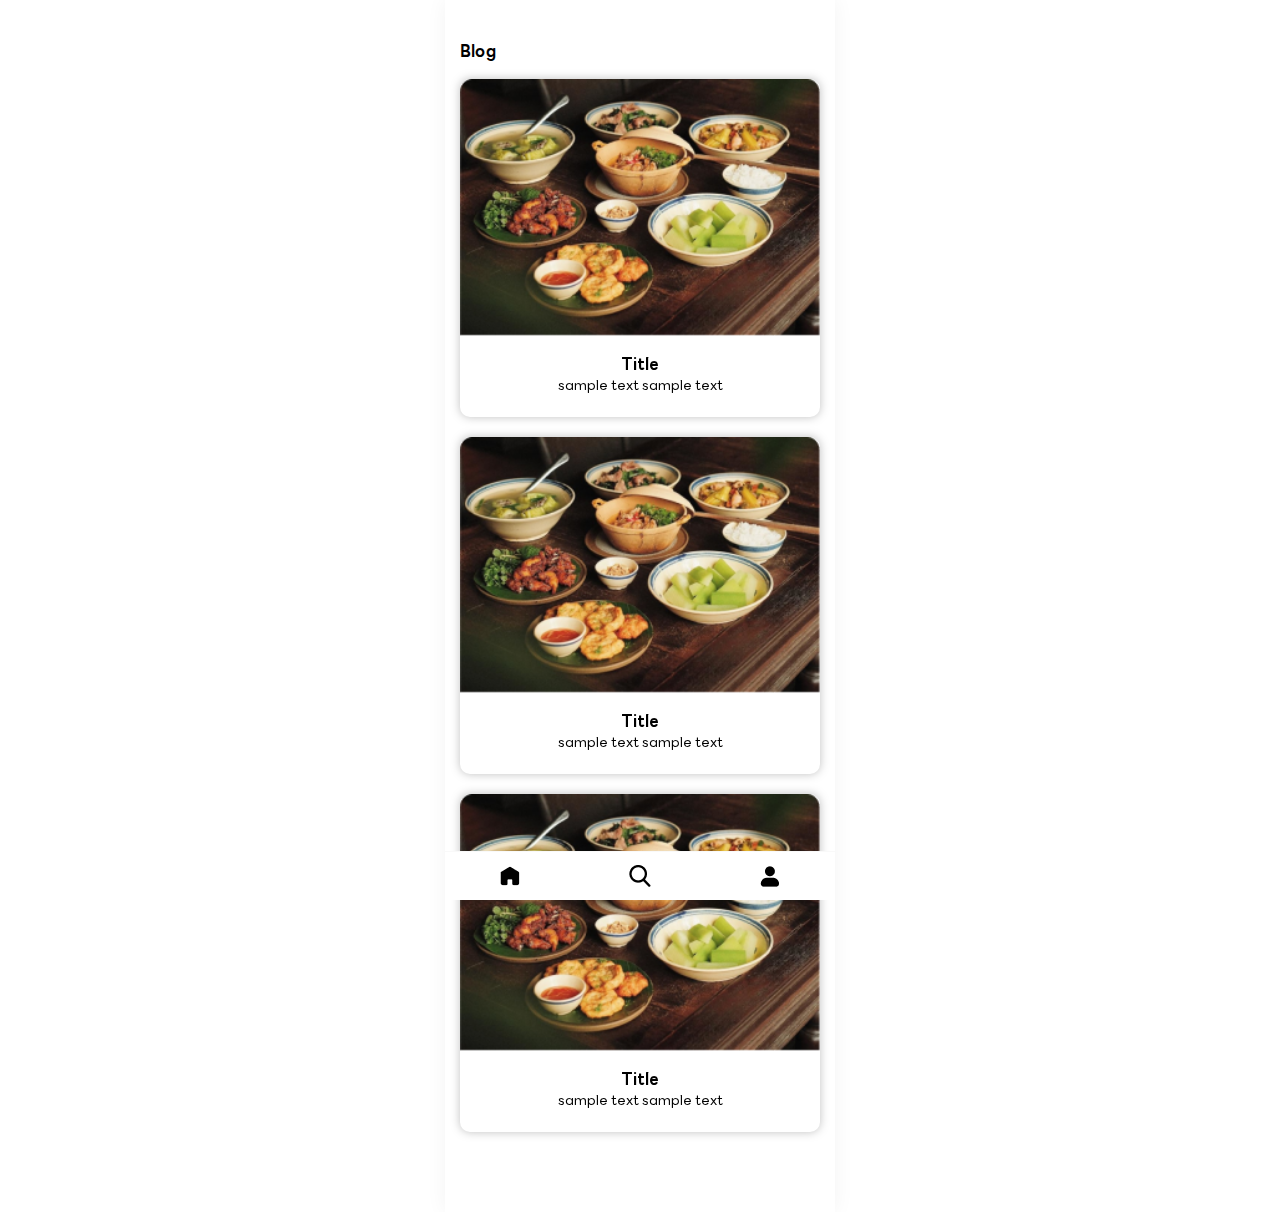
==== blog.html @ db0d97c7 "update template" ====
<!DOCTYPE html>
<html lang="en">

<head>
    <meta charset="UTF-8" />
    <meta name="viewport" content="width=device-width, initial-scale=1.0" />
    <title>blog</title>

    <link href="/templates/css/bootstrap.min.css" rel="stylesheet" type="text/css" media="all" />
    <link href="/templates/css/aos.css" rel="stylesheet" />
    <link href="/templates/css/style.css" rel="stylesheet" type="text/css" media="all" />
    <script src="/templates/js/jquery-2.2.3.min.js" type="text/javascript"></script>
    <script src="https://cdnjs.cloudflare.com/ajax/libs/jquery/3.6.0/jquery.min.js"></script>
    <link rel="stylesheet"
        href="https://cdnjs.cloudflare.com/ajax/libs/OwlCarousel2/2.3.4/assets/owl.carousel.min.css" />
    <link href="/templates/css/jquery.fancybox.css" rel="stylesheet" />
    <script src="https://cdnjs.cloudflare.com/ajax/libs/OwlCarousel2/2.3.4/owl.carousel.min.js"></script>

    <meta name="image" content="">
    <meta name="description" content="">
    <meta name="keywords" content="">
    <meta name="geo.placename" content="">
    <meta name="title" content="Mỹ nữ đại chiến">
    <meta name="DC.title" content="Mỹ nữ đại chiến">
    <meta property="og:type" name="ogtype" content="Website">
    <meta property="og:title" name="ogtitle" content="Mỹ nữ đại chiến">
    <meta property="og:description" name="ogdescription" content="">
    <meta property="og:image" name="ogimage" content="/">
    <meta property="og:sitename" content="/">
    <link rel="shortcut icon" type="image/png" href="">


</head>

<body>
    <div class="d-app langding-homepage">
        <main>
            <div class="page-block pt-block">
                <div class="blog-page-article">
                    <div class="container">
                        <div class="title_desception flex item-center justify-between">
                            <h1 class="hidden">blog</h1>
                            <h2>Blog</h2>
                        </div>
                        <div class="wrapper_item_reviews_box">
                            <div class="slider_albums_carousel-blog">
                                <div class="item_albums text-center">
                                    <div class="item">
                                        <a href="">
                                            <img src="/templates/images/item_album.png" alt="item_album">
                                            <div class="text_image_albums">
                                                <h3>Title</h3>
                                                <p>sample text sample text</p>
                                            </div>
                                        </a>
                                    </div>
                                </div>
                                <div class="item_albums text-center">
                                    <div class="item">
                                        <a href="">
                                            <img src="/templates/images/item_album.png" alt="item_album">
                                            <div class="text_image_albums">
                                                <h3>Title</h3>
                                                <p>sample text sample text</p>
                                            </div>
                                        </a>
                                    </div>
                                </div>
                                <div class="item_albums text-center">
                                    <div class="item">
                                        <a href="">
                                            <img src="/templates/images/item_album.png" alt="item_album">
                                            <div class="text_image_albums">
                                                <h3>Title</h3>
                                                <p>sample text sample text</p>
                                            </div>
                                        </a>
                                    </div>
                                </div>
                            </div>
                        </div>
                    </div>
                </div>
            </div>
        </main>
    </div>
    <aside id="dock">
        <div class="dock-container">
            <nav class="dock-menu">
                <a href="/">
                    <div class="_1fdmqfe0"><img src="/templates/images/menu/homepage.png" class="_1fdmqfe1" alt="home">
                    </div>
                </a>
                <a href="#" class="">
                    <div class="_1fdmqfe0"><img src="/templates/images/menu/search.png" class="_1fdmqfe1" alt="search">
                    </div>
                </a>
                <a href="#">
                    <div class="_1fdmqfe0"><img src="/templates/images/menu/user.png" class="_1fdmqfe1" alt="account">
                    </div>
                </a>
            </nav>
        </div>
    </aside>
</body>

<script src="/templates/js/aos.js" type="text/javascript"></script>
<script defer src="/templates/js/jquery.fancybox.min.js"></script>
<script>
    AOS.init();
</script>
<script src="/templates/js/main.js" type="text/javascript"></script>

</html>
---- templates/css/style.css ----
::-webkit-scrollbar {
  width: 0px;
}

/* Track */
::-webkit-scrollbar-track {
  background: transparent;
}

/* Handle */
::-webkit-scrollbar-thumb {
  background: transparent;
}

/* Handle on hover */
::-webkit-scrollbar-thumb:hover {
  background: transparent;
}

a,
a:hover,
a:focus,
a:active {
  text-decoration: none;
}

@font-face {
  font-family: "LINESeedKR-Bd";
  src: url("../fonts/LINESeedKR-Bd.ttf") format("truetype");
}

@font-face {
  font-family: "LINESeedKR-Th";
  src: url("../fonts/LINESeedKR-Th.ttf") format("truetype");
}

@font-face {
  font-family: "LINESeedKR-Rg";
  src: url("../fonts/LINESeedKR-Rg.ttf") format("truetype");
}

:root {
  --font-family-LINESeedKR-Bd: "LINESeedKR-Bd";
  --font-family-LINESeedKR-Th: "LINESeedKR-Th";
  --font-family-LINESeedKR-Rg: "LINESeedKR-Rg";
  --width-screen: 390px
}

body {
  margin: 0;
  padding: 0;
  font-size: 14px;
  font-family: var(--font-family-LINESeedKR-Rg), sans-serif;
  font-weight: 400;
  font-style: normal;
  overflow-x: hidden;
}

.flex {
  display: flex;
}

.item-center {
  align-items: center;
}

.justify-center {
  justify-content: center;
}

.justify-between {
  justify-content: space-between;
}

.justify-around {
  justify-content: space-around;
}

.gap-4 {
  gap: 4px;
}

.gap-8 {
  gap: 8px;
}

.gap-12 {
  gap: 12px;
}

.gap-16 {
  gap: 16px;
}

.gap-20 {
  gap: 20px;
}

input {
  outline: none;
  border: none;
}

.d-app {
  max-width: var(--width-screen);
  margin: 0 auto;
  background: #fff;
  width: 100%;
  position: relative;
  height: 100%;
  min-height: 100vh;
  box-shadow: 0 0 20px rgba(0, 0, 0, .05);
}

.container {
  width: 100%;
  max-width: var(--width-screen);
}

#header {
  position: sticky;
  top: 0;
  left: 0;
  right: 0;
  z-index: 99;
  opacity: 1;
  visibility: visible;
  padding-bottom: 15px;
}

#header .container {
  margin: 0 auto;
  max-width: var(--width-screen);
  box-sizing: border-box;
  position: relative;
  display: flex;
  align-items: center;
  padding: 0 15px;
  height: 48px;
  width: 100%;
  background: #fff;
}

#header .header-left {
  flex: 1;
  display: flex;
  align-items: center;
}

#header .brand {
  overflow: hidden;
  text-indent: -999em;
  background: url("../images/logo.png") 50% 50% no-repeat;
  background-size: 30px;
  width: 30px;
  height: 30px;
  margin: 0 8px 0 -1px;
}

#header .keyword-search {
  position: relative;
  flex: 1;
}

#header .keyword-search.keyword-search-main input {
  padding-right: 15px;
}

#header .keyword-search input {
  display: block;
  width: 100%;
  box-sizing: border-box;
  border-radius: 40px;
  height: 38px;
  font-size: 14px;
  padding-left: 32px;
  padding-right: 12px;
  font-weight: 500;
  background: #EEE;
}

main {
  padding-bottom: 60px;
}

.section_1 {
  position: relative;
}

.section_1 .item {
  position: relative;
  overflow: hidden;
  border-radius: 10px;
}

.section_1 .item .abs-text-charactor {
  position: absolute;
  background: linear-gradient(180deg, rgba(0, 0, 0, 0.00) -6.99%, rgba(0, 0, 0, 0.98) 116.5%);
  text-transform: uppercase;
  left: 0;
  bottom: 0;
  width: 100%;
  text-align: center;
  color: #fff;
  font-size: 18px;
  font-style: normal;
  font-weight: 700;
  line-height: normal;
  height: 92px;
  display: flex;
  align-items: center;
  justify-content: center;
}

.section_2 {
  margin-top: 32px;
}

.section_2 .item_about {
  width: 100px;
  height: 85px;
  border-radius: 6px;
  background: #FBFBFB;
  box-shadow: 1px 1px 4px 0px rgba(0, 0, 0, 0.20);
  display: flex;
  align-items: center;
  justify-content: center;
}

.section_2 .item_about p {
  margin-bottom: 0;
  font-size: 10px;
  font-style: normal;
  font-weight: 400;
  line-height: normal;
  color: #333;
  margin-top: 10px;
}

.title_desception {
  margin-top: 28px;
  margin-bottom: 15px;
}

.title_desception h2 {
  font-size: 16px;
  font-style: normal;
  font-weight: 700;
  line-height: normal;
  font-family: var(--font-family-LINESeedKR-Bd);
  margin-top: 0;
  margin-bottom: 0;
}

.title_desception a {
  color: #000;
}

.item_reviews_country {
  display: grid;
  grid-template-columns: repeat(2, 1fr);
  gap: 11px;
}

.item_reviews_country .item,
.item_reviews_eats .item {
  position: relative;
}

.item_reviews_country .item img,
.item_reviews_eats .item img {
  width: 100%;
}

.item_reviews_country .item .abs_text_image {
  position: absolute;
  border-radius: 6px 6px 0px 0px;
  background: linear-gradient(180deg, rgba(13, 13, 13, 0.80) 0%, rgba(0, 0, 0, 0.00) 75%);
  color: #fff;
  top: 0;
  left: 0;
  width: 100%;
  height: 100%;
  text-align: center;
  font-family: var(--font-family-LINESeedKR-Bd);
}

.item_reviews_country .item .abs_text_image p {
  margin-bottom: 0;
  color: #fff;
  padding-top: 10px;
}

.item_reviews_eats {
  display: grid;
  grid-template-columns: repeat(4, 1fr);
  gap: 11px;
}

.item_reviews_eats .item .abs_text_image_eats {
  position: absolute;
  border-radius: 6px;
  background: rgba(0, 0, 0, 0.50);
  color: #fff;
  top: 0;
  left: 0;
  width: 100%;
  height: 100%;
  font-family: var(--font-family-LINESeedKR-Bd);
  display: flex;
  align-items: center;
  justify-content: center;
}

.item_reviews_eats .item .abs_text_image_eats p {
  margin-bottom: 0;
  color: #fff;
}

.item_reivew_star {
  border-radius: 6px;
  background: #FBFBFB;
  box-shadow: 1px 1px 4px 0px rgba(0, 0, 0, 0.20);
}

.item_reivew_star .text_image_review_star {
  padding: 20px 10px;
}

.item_reivew_star .text_image_review_star h3 {
  margin: 0;
  color: #000;
  font-size: 14px;
  font-style: normal;
  font-weight: 700;
  line-height: normal;
}

.item_reivew_star .text_image_review_star p {
  margin-bottom: 5px;
  color: #505050;
  font-size: 10px;
  font-style: normal;
  font-weight: 400;
  line-height: normal;
  margin-top: 5px;
}

.star_box_count {
  text-align: left;
  display: flex;
  align-items: center;
}

.star_box_count img {
  width: auto !important;
  margin-right: 5px;
  margin-top: -6px;
}

.slider_reivew_carousel.owl-carousel .owl-stage-outer {
  padding: 5px 0;
}

.pt-block {
  padding-top: 15px;
}

.details-page-pro .block-image-cover {
  position: relative;
}

.details-page-pro .block-image-cover .icon_back {
  position: absolute;
  top: 15px;
  left: 30px;
}

.details-page-pro .block-image-cover .logo_branch {
  position: relative;
  text-align: center;
  margin-top: -30px;
}

.information_branch {
  margin-top: 20px;
}

.information_branch h1 {
  color: #333;
  font-size: 18px;
  font-style: normal;
  font-weight: 700;
  line-height: normal;
  font-family: var(--font-family-LINESeedKR-Bd);
  margin-top: 0;
}

.information_branch .desp_inf {
  margin-top: 12px;
}

.amenities-block-item {
  display: grid;
  grid-template-columns: repeat(4, 1fr);
  gap: 11px;
}

.amenities-block-item .item {
  text-align: center;
}

.amenities-block-item .item p {
  margin-bottom: 0;
  color: #0D0D0D;
  font-size: 10px;
  font-style: normal;
  font-weight: 400;
  line-height: normal;
}

.menu-details-block .item_reviews_eats .item .abs_text_image_eats {
  flex-direction: column;
}

.menu-details-block .item_reviews_eats .item .abs_text_image_eats p {
  font-size: 10px;
}

.photo-album-thumbs_item {
  display: grid;
  grid-template-columns: repeat(3, 1fr);
  gap: 3px;
}

.photo-album-thumbs_item .item img {
  width: 100%;
}

.map-important-div .btn-check-map-wrapper {
  margin-top: 12px;
}

.map-important-div .btn-check-map-wrapper .button-location-btn {
  border-radius: 3px;
  background: #E60023;
  color: #fff;
  text-align: center;
  font-size: 10px;
  font-style: normal;
  font-weight: 700;
  line-height: normal;
  width: 100%;
}

.information-details-list h2 {
  color: #333;
  font-size: 14px;
  font-style: normal;
  font-weight: 700;
  line-height: normal;
  margin-bottom: 5px;
}

.information-details-list p {
  margin-bottom: 0;
}

.block-image-cover,
.amenities-block-section,
.menu-details-block,
.photo-album-thumbs-details-block,
.location-details-block,
.information-details-block {
  padding-bottom: 28px;
  border-bottom: 3px solid #E6E6E6;
}

.slider_albums_carousel-blog .item_albums {
  filter: drop-shadow(0px 0px 5px rgba(0, 0, 0, 0.25));
  background: #fff;
  margin-bottom: 20px;
  border-radius: 10px;
}

.list-menu-item-vertical .item {
  border-radius: 10px;
  background: #FBFBFB;
  box-shadow: 1px 1px 4px 0px rgba(0, 0, 0, 0.25);
  margin-bottom: 10px;
  overflow: hidden;
}


.list-menu-item-vertical .item a {
  color: #333;
}

.list-menu-item-vertical .item .image img {
  width: 123px;
  height: 123px;
  object-fit: cover;
}

.list-menu-item-vertical .item a .information_branch {
  margin-top: 0;
}

.list-menu-item-vertical .item a .desp_inf {
  margin-bottom: 6px;
  margin-top: 6px;
  font-size: 10px;
}

.list-menu-item-vertical .item a h2 {
  color: #333;
  font-family: var(--font-family-LINESeedKR-Bd);
  font-size: 12px;
  font-style: normal;
  font-weight: 700;
  line-height: normal;
  margin-top: 0;
}

.list-menu-item-vertical .item a p {
  font-size: 10px;
}

.line {
  width: 0.75px;
  height: 19px;
  background: #797979;
}

.list-menu-item-vertical .item a .desp_inf .line {
  height: 10px;
}

.filter-box {
  padding-bottom: 7px;
  margin-bottom: 14px;
  position: sticky;
  top: 0;
  background: #fff;
}

.form-search {
  position: relative;
  margin-bottom: 12px;
}

.form-style-input {
  border-radius: 20px;
  background: #EEE;
  border: none;
  outline: none;
  box-shadow: unset;
  padding-left: 32px;
  padding-top: 9px;
}

.btn-search {
  position: absolute;
  top: 3px;
  outline: none;
}

.btn-filter-tag {
  display: block;
}

.btn-filter-tag .btn-filter {
  border-radius: 20px;
  border: 1px solid #BCBCBC;
  background: #FFF;
  padding: 4px 19px;
  text-align: center;
  color: #5C5C5C;
  line-height: 20px;
  display: inline-block;
  margin-bottom: 7px;
  font-size: 10px;
  font-style: normal;
  font-weight: 700;
  line-height: normal;
}

.btn-filter-tag .btn-filter:first-child {
  max-width: 49px;
}

.btn-filter-tag .btn-filter:nth-child(2) {
  border-radius: 20px;
  border: 1px solid #E60023;
  background: #E60023;
  color: #FFF;
}

.btn-filter-tag .btn-filter:nth-child(3),
.btn-filter-tag .btn-filter:nth-child(4),
.btn-filter-tag .btn-filter:nth-child(5) {
  border-radius: 20px;
  border: 1px solid #E60023;
  background: rgba(230, 0, 35, 0.12);
  color: #E60023;
}

.btn-filter-tag .btn-filter:nth-child(6) {
  border-radius: 20px;
  border: 1px solid #5C5C5C;
  background: #E6E6E6;
}

.btn.active.focus,
.btn.active:focus,
.btn.focus,
.btn:active.focus,
.btn:active:focus,
.btn:focus {
  outline: unset;
}

.btn.active,
.btn:active {
  box-shadow: unset;
}

.mt-0 {
  margin-top: 0;
}

.mb-0 {
  margin-bottom: 0;
}

.font-base {
  font-size: 14px;
}

/*****************Menu******************/

#dock {
  position: fixed;
  bottom: 0;
  left: 0;
  right: 0;
  z-index: 99;
  transform: translateZ(0);
  -moz-transform: translatez(0);
  -ms-transform: translatez(0);
  -o-transform: translatez(0);
  -webkit-transform: translateZ(0);
}

#dock .dock-container {
  position: relative;
  margin: 0 auto;
  max-width: var(--width-screen);
  background: #fff;
  border-top: 1px solid #f9f9f9;
}

#dock .dock-container .dock-menu {
  display: flex;
  height: 48px;
  box-sizing: border-box;
  position: relative;
}

#dock .dock-container .dock-menu a {
  position: relative;
  display: block;
  flex: 1;
  height: 48px;
}

._1fdmqfe0 {
  width: 100%;
  height: 100%;
  display: flex;
  justify-content: center;
  align-items: center;
}

.section_5 {
  margin-top: 35px;
}

.slider_albums_carousel.owl-carousel .owl-stage-outer {
  padding: 30px 0;
}

.slider_albums_carousel .owl-item .item_albums {
  border-radius: 10px;

  background: rgba(0, 0, 0, 0.20);
  filter: drop-shadow(0px 0px 5px rgba(0, 0, 0, 0.25));
  text-align: center;
}

.slider_albums_carousel .owl-item.active {
  position: relative;
  z-index: 9;
}

.slider_albums_carousel .owl-item.active .item_albums {
  background: #FBFBFB;
  transform: scale(1.1);
}

.item_albums img {
  width: 100%;
}

.item_albums .text_image_albums {
  padding: 20px 0;
}

.item_albums .text_image_albums h3 {
  color: #000;
  font-size: 16px;
  font-style: normal;
  font-weight: 700;
  line-height: normal;
  font-family: var(--font-family-LINESeedKR-Bd);
  margin-top: 0;
  margin-bottom: 0;
}

.item_albums .text_image_albums p {
  margin-bottom: 0;
  color: #000;
  font-size: 14px;
  font-style: normal;
  font-weight: 400;
  line-height: normal;
}
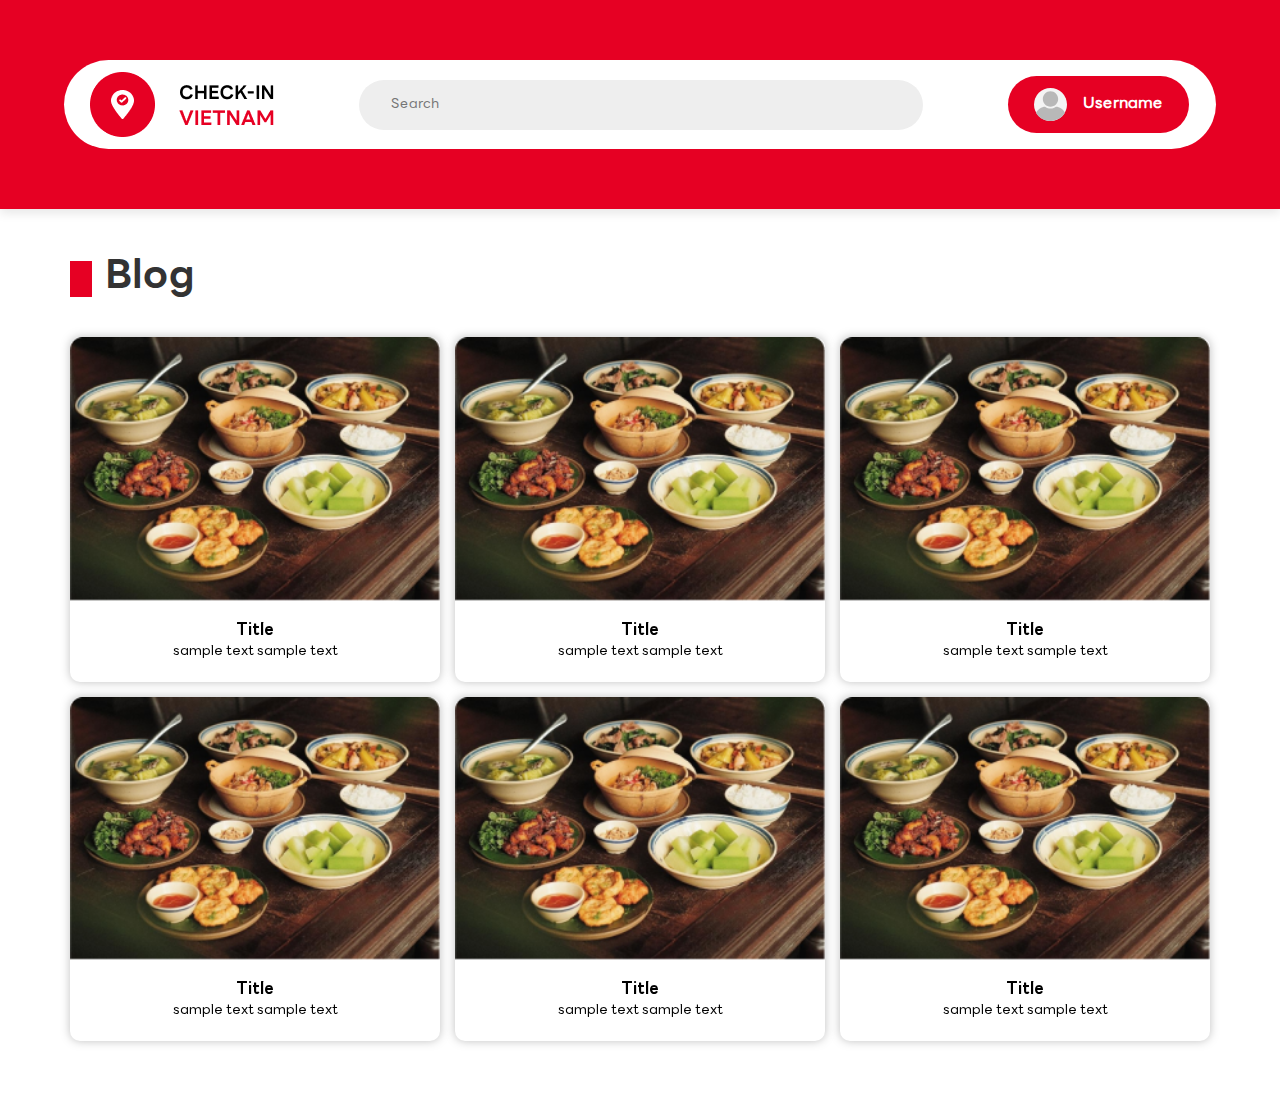
==== commit 8fb90fc8: "update" ====
--- a/blog.html
+++ b/blog.html
@@ -29,11 +29,59 @@
     <meta property="og:sitename" content="/">
     <link rel="shortcut icon" type="image/png" href="">
 
-
 </head>
 
 <body>
-    <div class="d-app langding-homepage">
+    <!-- style page blog & search -->
+    <style>
+        @media (min-width: 1025px) {
+            #header {
+                position: relative;
+                top: 0;
+                background: #E60023;
+                width: 100%;
+                border-radius: 0;
+                padding: 60px 0;
+            }
+
+            #header .container {
+                width: 90%;
+                background: #fff;
+                border-radius: 100px;
+            }
+        }
+    </style>
+    <div class="pc-block-show hidden-sm hidden-xs">
+        <header id="header">
+            <div class="container">
+                <div class="header-left">
+                    <div class="logo">
+                        <a class="flex item-center gap-16" href="/" title="Home page">
+                            <h1 class="brand">Booking </h1>
+                            <img src="/templates/images/pc/logo.png" alt="logo">
+                        </a>
+                    </div>
+
+                    <form class="keyword-search keyword-search-main">
+                        <input type="text" placeholder="Search" required="" value="">
+                    </form>
+                </div>
+                <div class="header-right">
+                    <div class="username">
+                        <svg xmlns="http://www.w3.org/2000/svg" width="33" height="33" viewBox="0 0 33 33" fill="none">
+                            <circle cx="16.5" cy="16.5" r="16.5" fill="#F4F4F4" />
+                            <path
+                                d="M15.6777 33.0002C15.1725 32.9446 14.6664 32.895 14.162 32.8319C12.275 32.597 10.4888 32.0415 8.81131 31.1838C6.13988 29.8169 4.01196 27.8743 2.39536 25.4031C2.15969 25.042 2.13448 24.7196 2.33449 24.3307C3.7989 21.4816 6.11292 19.6585 9.30351 18.8833C9.55569 18.8219 9.81397 18.7873 10.0679 18.7352C10.5705 18.6308 11.0027 18.7671 11.4166 19.05C13.0646 20.1761 14.9072 20.6786 16.9169 20.5928C18.4439 20.528 19.9136 20.1694 21.1432 19.2957C22.0632 18.6426 22.9494 18.6704 23.9381 18.9372C26.7321 19.6905 28.8401 21.3015 30.3219 23.6995C30.9532 24.7221 30.9741 24.7381 30.2958 25.7271C28.627 28.1605 26.46 30.0635 23.7433 31.3581C21.7589 32.3033 19.6614 32.8403 17.4517 32.959C17.3804 32.9632 17.3108 32.9859 17.2395 33.0002C16.7195 33.0002 16.1986 33.0002 15.6777 33.0002Z"
+                                fill="#B8B8B8" />
+                            <path
+                                d="M16.4907 18.7244C12.2885 18.7236 8.81123 15.2217 8.82327 11.0022C8.83531 6.77615 12.2789 3.31219 16.4802 3.30008C20.6824 3.28797 24.1548 6.77212 24.1605 11.0054C24.1661 15.2314 20.6952 18.7253 16.4907 18.7244Z"
+                                fill="#B8B8B8" />
+                        </svg>
+                        <span>Username</span>
+                    </div>
+                </div>
+            </div>
+        </header>
         <main>
             <div class="page-block pt-block">
                 <div class="blog-page-article">
@@ -44,29 +92,113 @@
                         </div>
                         <div class="wrapper_item_reviews_box">
                             <div class="slider_albums_carousel-blog">
-                                <div class="item_albums text-center">
-                                    <div class="item">
-                                        <a href="">
-                                            <img src="/templates/images/item_album.png" alt="item_album">
-                                            <div class="text_image_albums">
-                                                <h3>Title</h3>
-                                                <p>sample text sample text</p>
-                                            </div>
-                                        </a>
-                                    </div>
-                                </div>
-                                <div class="item_albums text-center">
-                                    <div class="item">
-                                        <a href="">
-                                            <img src="/templates/images/item_album.png" alt="item_album">
-                                            <div class="text_image_albums">
-                                                <h3>Title</h3>
-                                                <p>sample text sample text</p>
-                                            </div>
-                                        </a>
-                                    </div>
-                                </div>
-                                <div class="item_albums text-center">
+                                <div class="item_albums text-center mb-0 ">
+                                    <div class="item">
+                                        <a href="">
+                                            <img src="/templates/images/item_album.png" alt="item_album">
+                                            <div class="text_image_albums">
+                                                <h3>Title</h3>
+                                                <p>sample text sample text</p>
+                                            </div>
+                                        </a>
+                                    </div>
+                                </div>
+                                <div class="item_albums text-center mb-0 ">
+                                    <div class="item">
+                                        <a href="">
+                                            <img src="/templates/images/item_album.png" alt="item_album">
+                                            <div class="text_image_albums">
+                                                <h3>Title</h3>
+                                                <p>sample text sample text</p>
+                                            </div>
+                                        </a>
+                                    </div>
+                                </div>
+                                <div class="item_albums text-center mb-0 ">
+                                    <div class="item">
+                                        <a href="">
+                                            <img src="/templates/images/item_album.png" alt="item_album">
+                                            <div class="text_image_albums">
+                                                <h3>Title</h3>
+                                                <p>sample text sample text</p>
+                                            </div>
+                                        </a>
+                                    </div>
+                                </div>
+                                <div class="item_albums text-center mb-0 ">
+                                    <div class="item">
+                                        <a href="">
+                                            <img src="/templates/images/item_album.png" alt="item_album">
+                                            <div class="text_image_albums">
+                                                <h3>Title</h3>
+                                                <p>sample text sample text</p>
+                                            </div>
+                                        </a>
+                                    </div>
+                                </div>
+                                <div class="item_albums text-center mb-0 ">
+                                    <div class="item">
+                                        <a href="">
+                                            <img src="/templates/images/item_album.png" alt="item_album">
+                                            <div class="text_image_albums">
+                                                <h3>Title</h3>
+                                                <p>sample text sample text</p>
+                                            </div>
+                                        </a>
+                                    </div>
+                                </div>
+                                <div class="item_albums text-center mb-0 ">
+                                    <div class="item">
+                                        <a href="">
+                                            <img src="/templates/images/item_album.png" alt="item_album">
+                                            <div class="text_image_albums">
+                                                <h3>Title</h3>
+                                                <p>sample text sample text</p>
+                                            </div>
+                                        </a>
+                                    </div>
+                                </div>
+                            </div>
+                        </div>
+                    </div>
+                </div>
+            </div>
+        </main>
+    </div>
+    <div class="d-app langding-homepage hidden-md hidden-lg">
+        <main>
+            <div class="page-block pt-block">
+                <div class="blog-page-article">
+                    <div class="container">
+                        <div class="title_desception flex item-center justify-between">
+                            <h1 class="hidden">blog</h1>
+                            <h2>Blog</h2>
+                        </div>
+                        <div class="wrapper_item_reviews_box">
+                            <div class="slider_albums_carousel-blog">
+                                <div class="item_albums text-center mb-0 ">
+                                    <div class="item">
+                                        <a href="">
+                                            <img src="/templates/images/item_album.png" alt="item_album">
+                                            <div class="text_image_albums">
+                                                <h3>Title</h3>
+                                                <p>sample text sample text</p>
+                                            </div>
+                                        </a>
+                                    </div>
+                                </div>
+                                <div class="item_albums text-center mb-0 ">
+                                    <div class="item">
+                                        <a href="">
+                                            <img src="/templates/images/item_album.png" alt="item_album">
+                                            <div class="text_image_albums">
+                                                <h3>Title</h3>
+                                                <p>sample text sample text</p>
+                                            </div>
+                                        </a>
+                                    </div>
+                                </div>
+                                <div class="item_albums text-center mb-0 ">
                                     <div class="item">
                                         <a href="">
                                             <img src="/templates/images/item_album.png" alt="item_album">
--- a/templates/css/style.css
+++ b/templates/css/style.css
@@ -43,7 +43,7 @@
   --font-family-LINESeedKR-Bd: "LINESeedKR-Bd";
   --font-family-LINESeedKR-Th: "LINESeedKR-Th";
   --font-family-LINESeedKR-Rg: "LINESeedKR-Rg";
-  --width-screen: 390px
+  --width-screen: 480px
 }
 
 body {
@@ -102,7 +102,6 @@
 }
 
 .d-app {
-  max-width: var(--width-screen);
   margin: 0 auto;
   background: #fff;
   width: 100%;
@@ -112,10 +111,7 @@
   box-shadow: 0 0 20px rgba(0, 0, 0, .05);
 }
 
-.container {
-  width: 100%;
-  max-width: var(--width-screen);
-}
+
 
 #header {
   position: sticky;
@@ -130,14 +126,12 @@
 
 #header .container {
   margin: 0 auto;
-  max-width: var(--width-screen);
   box-sizing: border-box;
   position: relative;
   display: flex;
   align-items: center;
   padding: 0 15px;
   height: 48px;
-  width: 100%;
   background: #fff;
 }
 
@@ -177,6 +171,21 @@
   padding-right: 12px;
   font-weight: 500;
   background: #EEE;
+}
+
+@media (max-width: 1024px) {
+  .container {
+    width: 100%;
+    max-width: var(--width-screen);
+  }
+
+  .d-app {
+    max-width: var(--width-screen);
+  }
+
+  #header .container {
+    max-width: var(--width-screen);
+  }
 }
 
 main {
@@ -471,7 +480,8 @@
 .menu-details-block,
 .photo-album-thumbs-details-block,
 .location-details-block,
-.information-details-block {
+.information-details-block,
+.wrapper_item_reviews_box_cate_tag {
   padding-bottom: 28px;
   border-bottom: 3px solid #E6E6E6;
 }
@@ -630,7 +640,7 @@
 }
 
 .mb-0 {
-  margin-bottom: 0;
+  margin-bottom: 0 !important;
 }
 
 .font-base {
@@ -650,6 +660,7 @@
   -ms-transform: translatez(0);
   -o-transform: translatez(0);
   -webkit-transform: translateZ(0);
+  display: none;
 }
 
 #dock .dock-container {
@@ -734,4 +745,371 @@
   font-style: normal;
   font-weight: 400;
   line-height: normal;
+}
+
+@media (max-width: 1025px) {
+  #dock {
+    display: block;
+  }
+}
+
+@media (min-width: 1025px) {
+
+  #header {
+    border-radius: 100px;
+    background: #FFF;
+    box-shadow: 0px 4px 10px 0px rgba(0, 0, 0, 0.10);
+    width: 90%;
+    margin: auto;
+    position: absolute;
+    top: 5%;
+    padding-bottom: 0;
+  }
+
+  #header .container {
+    width: 100%;
+    height: auto;
+    background: transparent;
+    gap: 15px;
+    padding: 12px 12px;
+  }
+
+  #header .header-left {
+    gap: 85px;
+  }
+
+  #header .brand {
+    overflow: hidden;
+    text-indent: -999em;
+    background: url("../images/pc/icon_logo.png") 50% 50% no-repeat;
+    background-size: 65px;
+    width: 65px;
+    height: 65px;
+    margin: 0 8px 0 -1px;
+  }
+
+  #header .keyword-search input {
+    height: 50px;
+  }
+
+  #header .header-right {
+    margin-left: 70px;
+  }
+
+  #header .header-right .username {
+    border-radius: 100px;
+    background: #E60023;
+    display: flex;
+    align-items: center;
+    gap: 16px;
+    padding: 12px 26px;
+    color: #FFF;
+    font-size: 16px;
+    font-style: normal;
+    font-weight: 700;
+    line-height: normal;
+  }
+
+  .slider-banner-owl .item {
+    position: relative;
+  }
+
+  .slider-banner-owl .item::after {
+    content: "";
+    position: absolute;
+    top: 0;
+    width: 100%;
+    height: 100%;
+    background: rgba(0, 0, 0, 0.60);
+  }
+
+  .slider-banner-owl .item .text-content-slider {
+    position: absolute;
+    top: 50%;
+    left: 5%;
+    z-index: 9999;
+  }
+
+  .slider-banner-owl .item .text-content-slider img {
+    width: 900px;
+  }
+
+  .section {
+    padding-bottom: 80px;
+  }
+
+  .section_2 .item_about {
+    width: 400px;
+    height: 246px;
+  }
+
+  .section_2 {
+    margin-top: 85px;
+  }
+
+  .section_2 .item_about p {
+    margin-bottom: 0;
+    color: #333;
+    text-align: center;
+    font-size: 24px;
+    font-style: normal;
+    font-weight: 700;
+    line-height: normal;
+    text-transform: uppercase;
+  }
+
+  .item_reviews_country {
+    grid-template-columns: repeat(3, 1fr);
+    gap: 15px;
+  }
+
+  .item_reviews_country .item .abs_text_image {
+    text-align: left;
+    text-indent: 20px;
+    font-size: 24px;
+    font-style: normal;
+    font-weight: 700;
+    line-height: normal;
+  }
+
+  .item_reviews_country .item .abs_text_image p {
+    padding-top: 20px;
+  }
+
+  .title_desception {
+    margin-bottom: 32px;
+  }
+
+  .title_desception h2 {
+    color: #333;
+    font-size: 40px;
+    font-style: normal;
+    font-weight: 700;
+    line-height: normal;
+    position: relative;
+    padding-left: 35px;
+  }
+
+  .title_desception h2::before {
+    content: "";
+    position: absolute;
+    width: 22px;
+    height: 36px;
+    background: #E60023;
+    left: 0;
+    top: 9px;
+  }
+
+  .title_desception p {
+    color: #3A3A3A;
+    font-size: 22px;
+    font-style: normal;
+    font-weight: 400;
+    line-height: normal;
+  }
+
+  .item_reviews_eats .item .abs_text_image_eats {
+    align-items: flex-start;
+    justify-content: flex-start;
+  }
+
+  .item_reviews_eats .item .abs_text_image_eats p {
+    padding-top: 20px;
+    text-indent: 20px;
+    text-indent: 20px;
+    font-size: 24px;
+    font-style: normal;
+    font-weight: 700;
+    line-height: normal;
+  }
+
+  .item_reviews_eats {
+    gap: 15px;
+  }
+
+  .item_reivew_star {
+    margin: 10px 0;
+  }
+
+  .title_desception a {
+    font-size: 20px;
+  }
+
+  .item_reivew_star .text_image_review_star h3 {
+    font-size: 20px;
+  }
+
+  .item_reivew_star .text_image_review_star p {
+    font-size: 16px;
+    margin: 10px 0;
+  }
+
+  .section_5 {
+    padding-top: 70px;
+    background: url('../images/pc/bg-top-restaurent.png') no-repeat;
+    background-size: cover;
+    margin-bottom: 60px;
+  }
+
+  .pc-main-block {
+    padding-bottom: 0;
+  }
+
+  .slider_albums_carousel-blog {
+    display: grid;
+    grid-template-columns: repeat(3, 1fr);
+    gap: 15px;
+  }
+
+  .entry-content {
+    margin-top: 40px;
+  }
+
+  .thumbnail-item img,
+  .avatar-item img {
+    width: 100%;
+  }
+
+  .thumbnail-item img {
+    height: 270px;
+  }
+
+  .thumbnail-item {
+    display: flex;
+    flex-direction: column;
+    gap: 20px;
+  }
+
+  .thumbnail-block {
+    position: relative;
+    margin-top: -350px;
+    z-index: 9999;
+  }
+
+  .page-details-item-block-wrapper {
+    padding-bottom: 85px;
+  }
+
+  .information_branch .desp_inf {
+    margin-top: 0;
+    border-top: 3px solid #E6E6E6;
+    border-bottom: 3px solid #E6E6E6;
+    padding: 16px 0;
+  }
+
+  .star_box_count,
+  .dollar,
+  .location {
+    color: #000;
+    text-align: center;
+    font-size: 20px;
+    font-style: normal;
+    font-weight: 400;
+    line-height: normal;
+  }
+
+  .tag-review-star {
+    display: flex;
+    gap: 15px;
+    flex-flow: wrap;
+    justify-content: space-between;
+    margin-top: 32px;
+    padding-bottom: 32px;
+    margin-bottom: 42px;
+    border-bottom: 3px solid #E6E6E6;
+  }
+
+  .tag-review-star .item {
+    border-radius: 5px;
+    border: 1px solid #B9B9B9;
+    background: #FFF;
+    display: flex;
+    align-items: center;
+    float: left;
+    gap: 16px;
+    padding: 12px 14px;
+  }
+
+  .tag-review-star .item p {
+    margin-bottom: 0;
+  }
+
+  .tag-review-star .item p strong {
+    font-size: 16px;
+    font-style: normal;
+    font-weight: 700;
+    line-height: normal;
+  }
+
+  .item_reviews_eats-page-details .item .abs_text_image_eats {
+    align-items: center;
+    justify-content: center;
+    font-size: 20px;
+  }
+
+  .menu-details-block .item_reviews_eats-page-details .item .abs_text_image_eats p {
+    font-size: 16px;
+  }
+
+  .amenities-block-item {
+    display: flex;
+    gap: 11px;
+    flex-wrap: wrap;
+  }
+
+  .amenities-block-item .item {
+    border-radius: 5px;
+    border: 1px solid #B9B9B9;
+    background: #FFF;
+    display: flex;
+    align-items: center;
+    float: left;
+    padding: 4px 11px;
+  }
+
+  .amenities-block-item .item p {
+    font-size: 15px;
+  }
+
+  .amenities-block-item .item svg {
+    width: 35px;
+    height: 35px;
+  }
+
+  .side_bar-right {
+    border-radius: 10px;
+    background: #FFF;
+    box-shadow: 1px 1px 15px 0px rgba(0, 0, 0, 0.10);
+    padding: 12px 16px;
+  }
+
+  .block-image-cover,
+  .amenities-block-section,
+  .menu-details-block,
+  .photo-album-thumbs-details-block,
+  .information-details-block,
+  .wrapper_item_reviews_box_cate_tag {
+    padding-bottom: 28px;
+    border-bottom: unset;
+  }
+
+  .map-important-div .btn-check-map-wrapper {
+    font-size: 16px;
+  }
+
+  .map-important-div .btn-check-map-wrapper .button-location-btn {
+    font-size: 16px;
+  }
+
+  .information-details-list h2 {
+    font-size: 16px;
+  }
+
+  .thumbnail-block {
+    margin-bottom: 40px;
+  }
+}
+
+.text-white {
+  color: #fff !important;
 }